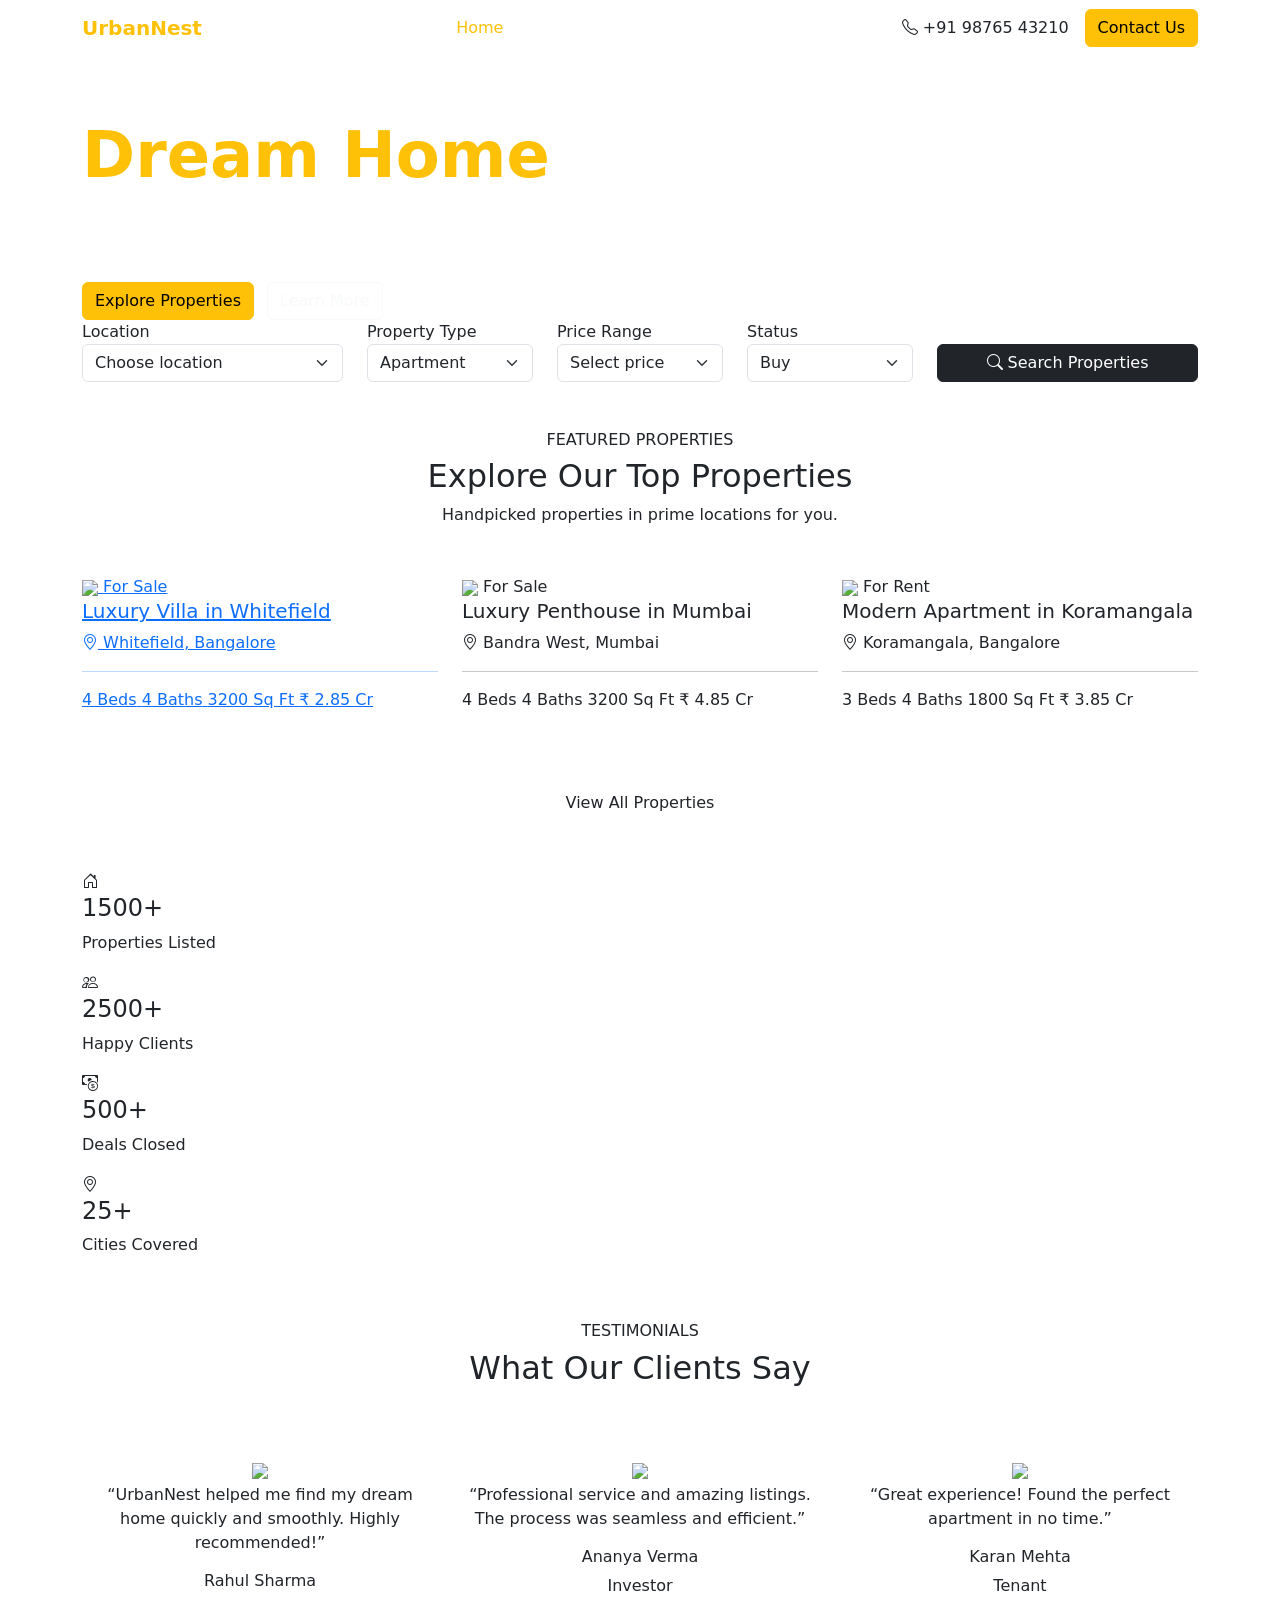
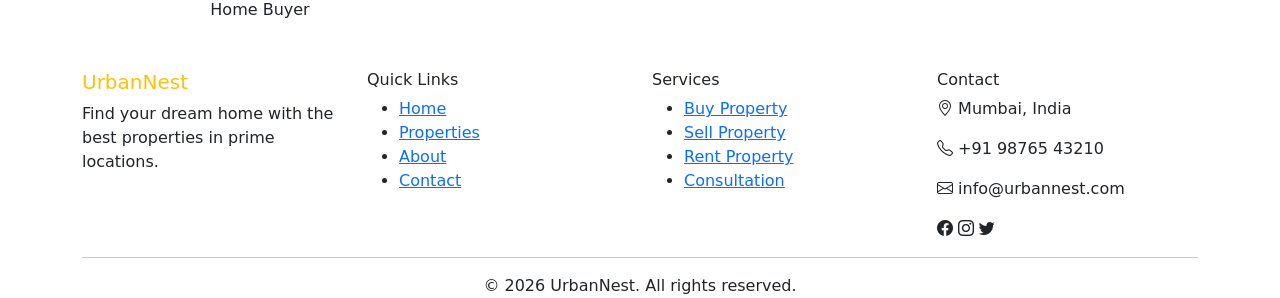
==== index.html @ c582c4a6 "Initial commit – UrbanNest Real Estate Website UI Added complete multi-page real estate website UI i" ====
<!DOCTYPE html>
<html lang="en">

<head>
  <meta charset="UTF-8">
  <meta name="viewport" content="width=device-width, initial-scale=1.0">
  <title>UrbanNest</title>

  <!-- Bootstrap CSS -->
  <link href="https://cdn.jsdelivr.net/npm/bootstrap@5.3.0/dist/css/bootstrap.min.css" rel="stylesheet">

  <!-- Bootstrap Icons -->
  <link rel="stylesheet" href="https://cdn.jsdelivr.net/npm/bootstrap-icons@1.10.5/font/bootstrap-icons.css">

  <!-- Custom CSS -->
  <link rel="stylesheet" href="assets/css/style.css">
</head>

<body>
  <!-- Nav Bar -->
  <nav class="navbar navbar-expand-lg navbar-dark position-absolute w-100">
    <div class="container">

      <!-- Logo -->
      <a class="navbar-brand fw-bold text-warning" href="#">
        UrbanNest
      </a>

      <!-- Toggle -->
      <button class="navbar-toggler" data-bs-toggle="collapse" data-bs-target="#navMenu">
        <span class="navbar-toggler-icon"></span>
      </button>

      <!-- Menu -->
      <div class="collapse navbar-collapse" id="navMenu">

        <ul class="navbar-nav mx-auto">
          <li class="nav-item">
            <a class="nav-link active text-warning" href="#">Home</a>
          </li>
          <li class="nav-item">
            <a class="nav-link text-white" href="properties.html">Properties</a>
          </li>
          <li class="nav-item">
            <a class="nav-link text-white" href="about.html">About</a>
          </li>
        </ul>

        <!-- Right Button -->
        <div class="d-flex align-items-center gap-3">

          <!-- Phone -->
          <div class="nav-phone">
            <i class="bi bi-telephone"></i>
            +91 98765 43210
          </div>

          <!-- Button -->
          <a href="contact.html" class="btn btn-warning">
            Contact Us
          </a>

        </div>

      </div>

    </div>
  </nav>

  <!-- Hero section -->

  <section class="hero d-flex align-items-center text-white">

    <div class="container">

      <!-- Tag -->
      <div class="hero-badge mb-3">
        <i class="bi bi-geo-alt"></i>
        Premium Living Spaces
      </div>

      <!-- Heading -->
      <h1 class="display-3 fw-bold">
        Find Your <br>
        <span class="text-warning">Dream Home</span>
      </h1>

      <!-- Subtext -->
      <p class="hero-subtitle mt-3">
        Discover the perfect property that matches your lifestyle.<br>
        Modern spaces, prime locations, and the best prices.
      </p>

      <!-- Buttons -->
      <div class="mt-4">
        <a href="properties.html" class="btn btn-warning me-2">Explore Properties</a>
        <a href="about.html" class="btn btn-outline-light">Learn More</a>
      </div>

    </div>

  </section>

  <!-- Search bar -->
  <div class="container search-box">

    <div class="search-wrapper">

      <div class="row g-4">

        <!-- Location -->
        <div class="col-md-3">
          <div class="search-group">
            <label>Location</label>
            <select class="form-select">
              <option>Choose location</option>
            </select>
          </div>
        </div>

        <!-- Property Type -->
        <div class="col-md-2">
          <div class="search-group">
            <label>Property Type</label>
            <select class="form-select">
              <option>Apartment</option>
              <option>Villa</option>
            </select>
          </div>
        </div>

        <!-- Price -->
        <div class="col-md-2">
          <div class="search-group">
            <label>Price Range</label>
            <select class="form-select">
              <option>Select price</option>
            </select>
          </div>
        </div>

        <!-- Status -->
        <div class="col-md-2">
          <div class="search-group">
            <label>Status</label>
            <select class="form-select">
              <option>Buy</option>
              <option>Rent</option>
            </select>
          </div>
        </div>

        <!-- Button -->
        <div class="col-md-3 d-flex align-items-end">
          <button class="btn btn-dark w-100 search-btn">
            <i class="bi bi-search"></i> Search Properties
          </button>
        </div>

      </div>

    </div>

  </div>

  <!-- Featured properties -->

  <section class="properties py-5">

    <div class="container">

      <!-- Section Heading -->
      <div class="text-center mb-5">

        <h6 class="section-subtitle">FEATURED PROPERTIES</h6>

        <h2 class="section-title">
          Explore Our Top Properties
        </h2>

        <p class="section-desc">
          Handpicked properties in prime locations for you.
        </p>

      </div>

      <div class="row g-4">

        <!-- Card 1 -->
        <div class="col-md-4">
          <a href="properties-details/property-details_p1.html">
            <div class="property-card">

              <!-- Image -->
              <div class="property-img">
                <img src="assets/images/p1.png">

                <span class="tag">For Sale</span>
              </div>

              <!-- Content -->
              <div class="property-content">

                <h5>Luxury Villa in Whitefield</h5>

                <p class="location">
                  <i class="bi bi-geo-alt"></i>
                  Whitefield, Bangalore
                </p>

                <hr>

                <div class="property-info">
                  <span>4 Beds</span>
                  <span>4 Baths</span>
                  <span>3200 Sq Ft</span>

                  <span class="price">₹ 2.85 Cr</span>
                </div>

              </div>

            </div>
          </a>
        </div>

        <!-- Card 2 -->
        <div class="col-md-4">
          <div class="property-card">

            <!-- Image -->
            <div class="property-img">
              <img src="assets/images/p4.png">

              <span class="tag">For Sale</span>
            </div>

            <!-- Content -->
            <div class="property-content">

              <h5>Luxury Penthouse in Mumbai</h5>

              <p class="location">
                <i class="bi bi-geo-alt"></i>
                Bandra West, Mumbai
              </p>

              <hr>

              <div class="property-info">
                <span>4 Beds</span>
                <span>4 Baths</span>
                <span>3200 Sq Ft</span>

                <span class="price">₹ 4.85 Cr</span>
              </div>

            </div>

          </div>
        </div>

        <!-- Card 3 -->
        <div class="col-md-4">
          <div class="property-card">

            <!-- Image -->
            <div class="property-img">
              <img src="assets/images/p3.png">

              <span class="tag">For Rent</span>
            </div>

            <!-- Content -->
            <div class="property-content">

              <h5>Modern Apartment in Koramangala</h5>

              <p class="location">
                <i class="bi bi-geo-alt"></i>
                Koramangala, Bangalore
              </p>

              <hr>

              <div class="property-info">
                <span>3 Beds</span>
                <span>4 Baths</span>
                <span>1800 Sq Ft</span>

                <span class="price">₹ 3.85 Cr</span>
              </div>

            </div>

          </div>
        </div>


        <!-- Duplicate this card for more -->

      </div>

    </div>

  </section>

  <div class="text-center mt-4 mb-5">
    <a href="properties.html" class="btn view-all-btn">
      View All Properties
    </a>
  </div>

  <!-- Stats section -->
  <section class="stats-section">

    <div class="container">

      <div class="stats-box">

        <div class="stats-wrapper">

          <!-- 1 -->
          <div class="stat-item">
            <i class="bi bi-house-door"></i>
            <div>
              <h4>1500+</h4>
              <p>Properties Listed</p>
            </div>
          </div>

          <!-- 2 -->
          <div class="stat-item">
            <i class="bi bi-people"></i>
            <div>
              <h4>2500+</h4>
              <p>Happy Clients</p>
            </div>
          </div>

          <!-- 3 -->
          <div class="stat-item">
            <i class="bi bi-cash-coin"></i>
            <div>
              <h4>500+</h4>
              <p>Deals Closed</p>
            </div>
          </div>

          <!-- 4 -->
          <div class="stat-item">
            <i class="bi bi-geo-alt"></i>
            <div>
              <h4>25+</h4>
              <p>Cities Covered</p>
            </div>
          </div>

        </div>

      </div>

    </div>

  </section>

  <!-- TESTIMONIALS -->
  <section class="testimonials py-5">

    <div class="container text-center">

      <!-- Heading -->
      <h6 class="section-subtitle">TESTIMONIALS</h6>
      <h2 class="section-title">What Our Clients Say</h2>

      <div class="row mt-5 g-4">

        <!-- 1 -->
        <div class="col-md-4">
          <div class="testimonial-card">

            <img src="assets/images/user1.jpg" class="user-img">

            <p>
              “UrbanNest helped me find my dream home quickly and smoothly. Highly recommended!”
            </p>

            <h6>Rahul Sharma</h6>
            <span>Home Buyer</span>

          </div>
        </div>

        <!-- 2 -->
        <div class="col-md-4">
          <div class="testimonial-card">

            <img src="assets/images/user2.jpg" class="user-img">

            <p>
              “Professional service and amazing listings. The process was seamless and efficient.”
            </p>

            <h6>Ananya Verma</h6>
            <span>Investor</span>

          </div>
        </div>

        <!-- 3 -->
        <div class="col-md-4">
          <div class="testimonial-card">

            <img src="assets/images/user3.jpg" class="user-img">

            <p>
              “Great experience! Found the perfect apartment in no time.”
            </p>

            <h6>Karan Mehta</h6>
            <span>Tenant</span>

          </div>
        </div>

      </div>

    </div>

  </section>
  <!-- Footer -->

  <footer class="footer">

    <div class="container">

      <div class="row gy-4">

        <!-- Brand -->
        <div class="col-md-3">
          <h5 class="text-warning">UrbanNest</h5>
          <p>
            Find your dream home with the best properties in prime locations.
          </p>
        </div>

        <!-- Links -->
        <div class="col-md-3">
          <h6>Quick Links</h6>
          <ul class="footer-links">
            <li><a href="#">Home</a></li>
            <li><a href="#">Properties</a></li>
            <li><a href="#">About</a></li>
            <li><a href="#">Contact</a></li>
          </ul>
        </div>

        <!-- Services -->
        <div class="col-md-3">
          <h6>Services</h6>
          <ul class="footer-links">
            <li><a href="#">Buy Property</a></li>
            <li><a href="#">Sell Property</a></li>
            <li><a href="#">Rent Property</a></li>
            <li><a href="#">Consultation</a></li>
          </ul>
        </div>

        <!-- Contact -->
        <div class="col-md-3">
          <h6>Contact</h6>
          <p><i class="bi bi-geo-alt"></i> Mumbai, India</p>
          <p><i class="bi bi-telephone"></i> +91 98765 43210</p>
          <p><i class="bi bi-envelope"></i> info@urbannest.com</p>

          <!-- Social -->
          <div class="social-icons mt-2">
            <i class="bi bi-facebook"></i>
            <i class="bi bi-instagram"></i>
            <i class="bi bi-twitter"></i>
          </div>
        </div>

      </div>

      <hr>

      <!-- Bottom -->
      <div class="text-center">
        <p class="mb-0">© 2026 UrbanNest. All rights reserved.</p>
      </div>

    </div>

  </footer>

  <!-- Bootstrap JS -->
  <script src="https://cdn.jsdelivr.net/npm/bootstrap@5.3.0/dist/js/bootstrap.bundle.min.js"></script>

</body>

</html>
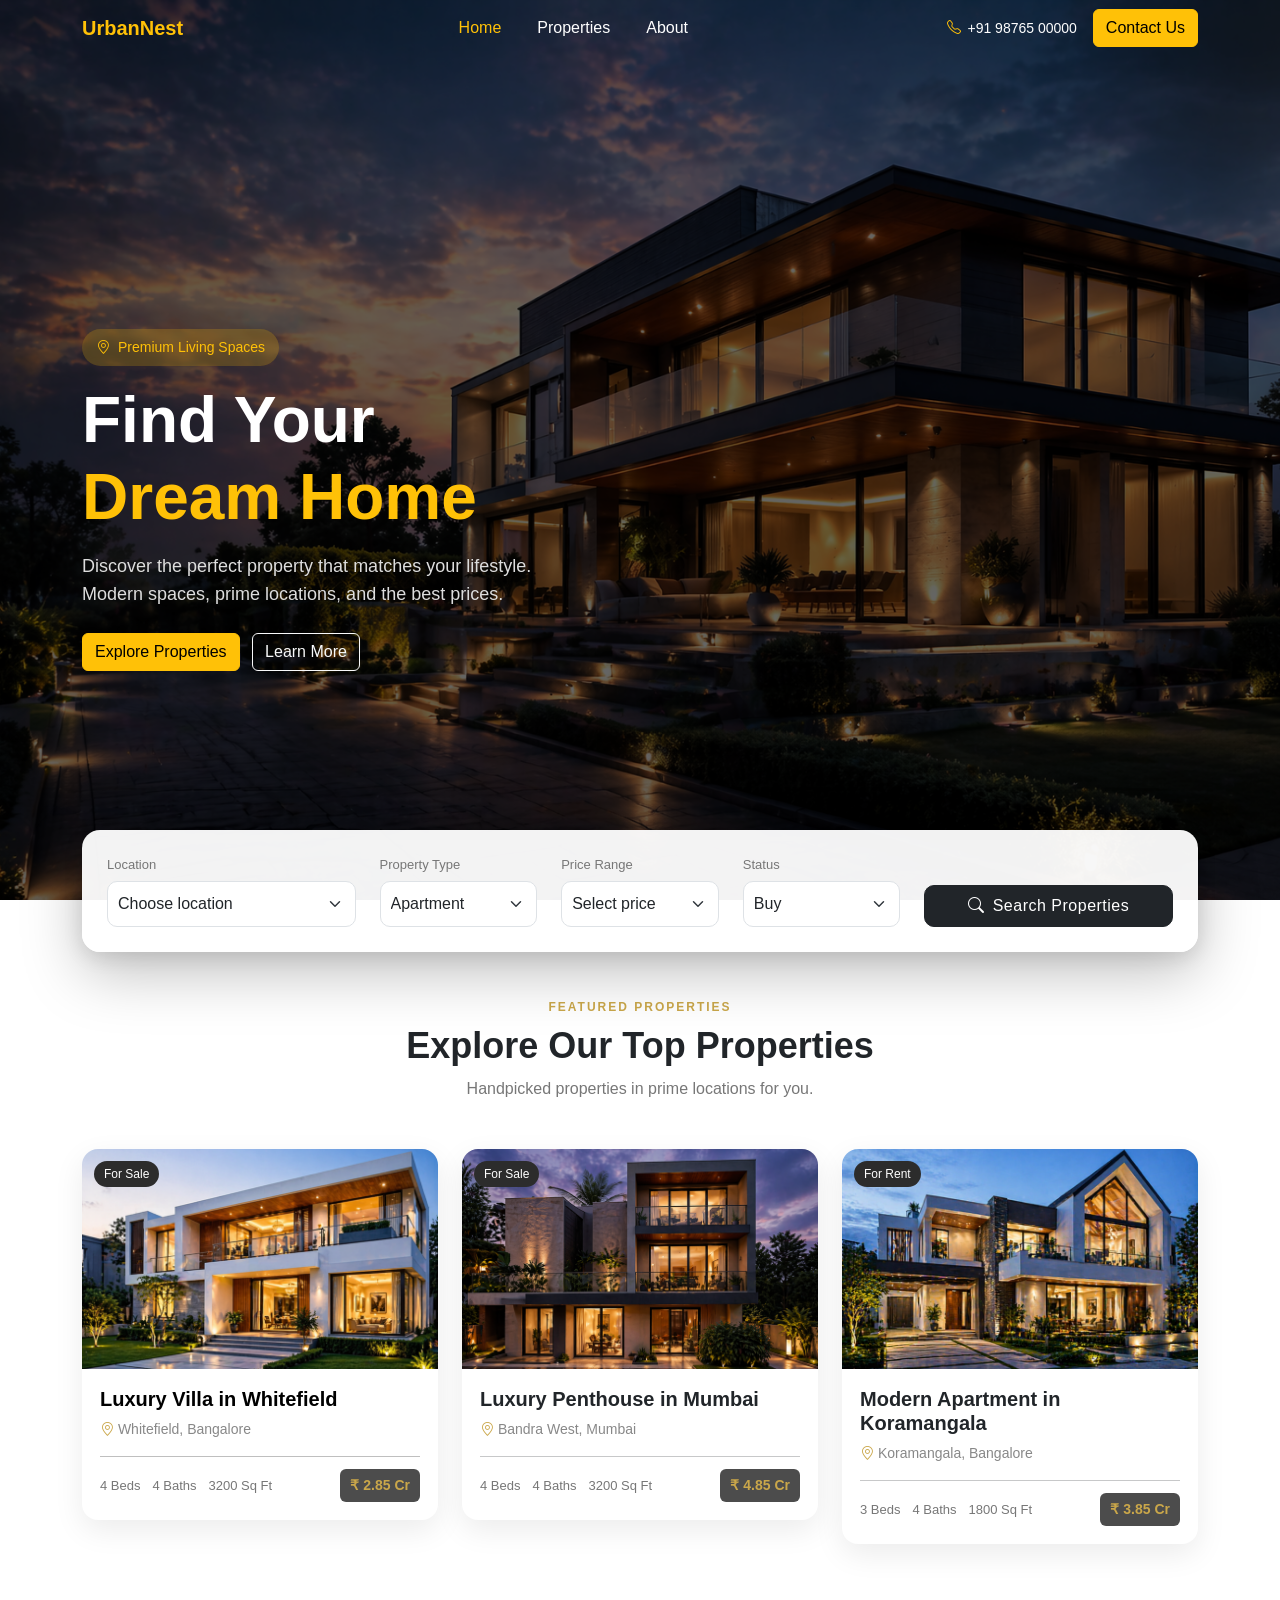
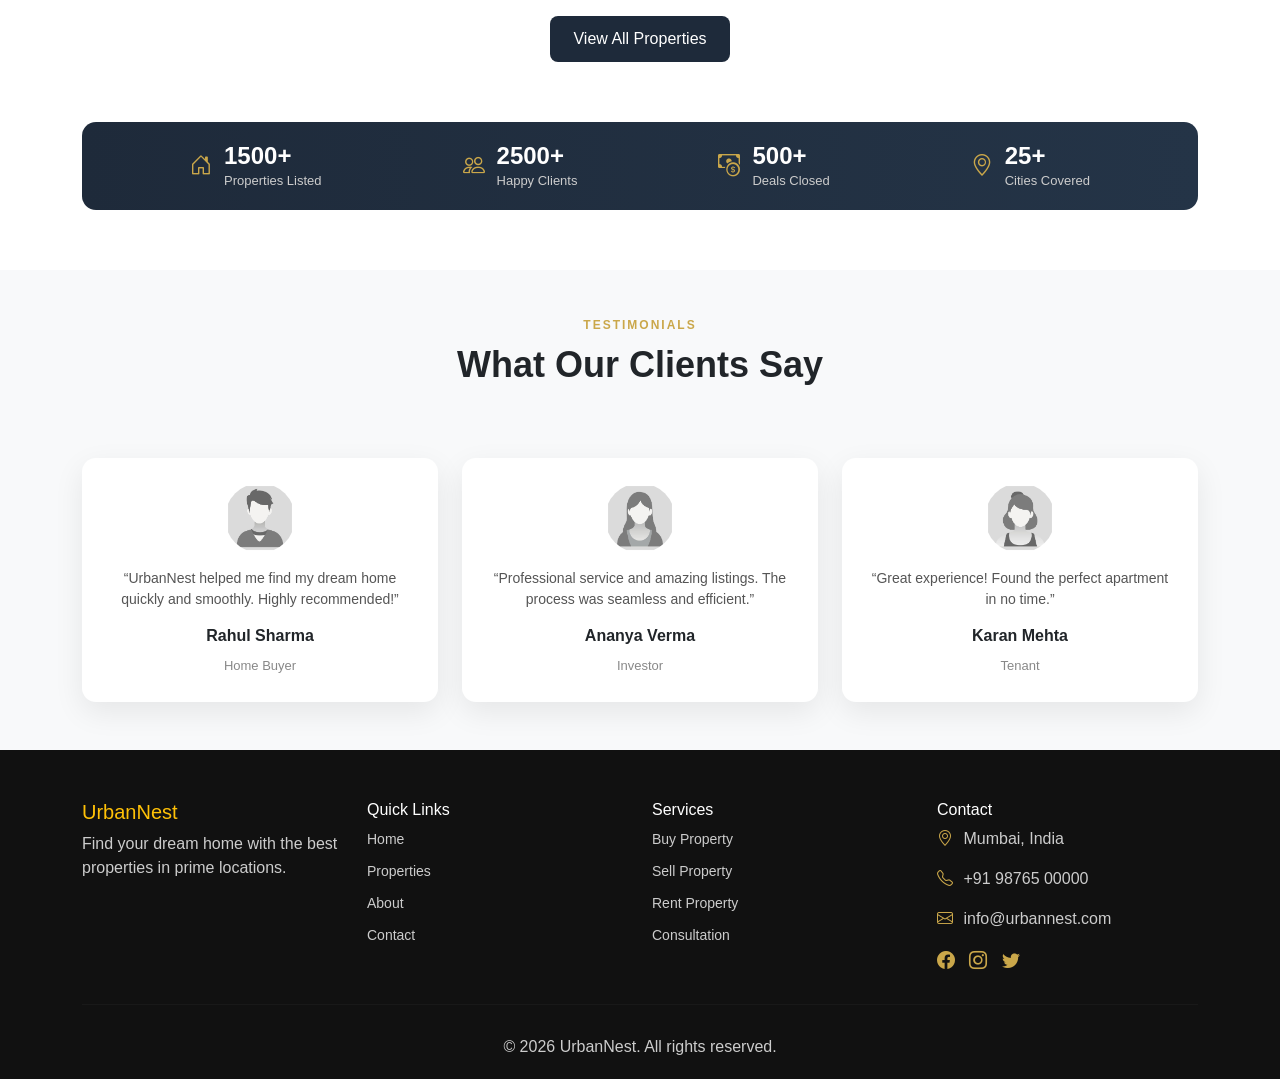
==== commit f96870be: "Files Updated" ====
--- a/index.html
+++ b/index.html
@@ -52,7 +52,7 @@
           <!-- Phone -->
           <div class="nav-phone">
             <i class="bi bi-telephone"></i>
-            +91 98765 43210
+            +91 98765 00000
           </div>
 
           <!-- Button -->
@@ -470,7 +470,7 @@
         <div class="col-md-3">
           <h6>Contact</h6>
           <p><i class="bi bi-geo-alt"></i> Mumbai, India</p>
-          <p><i class="bi bi-telephone"></i> +91 98765 43210</p>
+          <p><i class="bi bi-telephone"></i> +91 98765 00000</p>
           <p><i class="bi bi-envelope"></i> info@urbannest.com</p>
 
           <!-- Social -->
--- a/assets/css/style.css
+++ b/assets/css/style.css
@@ -0,0 +1,694 @@
+body {
+    font-family: 'Segoe UI', sans-serif;
+}
+
+.navbar {
+    z-index: 10;
+}
+
+.navbar .nav-link {
+    margin: 0 10px;
+    font-weight: 500;
+}
+
+.nav-phone {
+    color: #fff;
+    font-size: 14px;
+    display: flex;
+    align-items: center;
+    gap: 6px;
+}
+
+.nav-phone i {
+    color: #ffc107;
+    font-size: 14px;
+}
+
+.hero {
+    height: 100vh;
+    background: url('../images/hero.png') center/cover no-repeat;
+    position: relative;
+    padding-top: 100px;
+}
+
+/* Dark overlay */
+.hero::before {
+    content: "";
+    position: absolute;
+    width: 100%;
+    height: 100%;
+    background: rgba(0,0,0,0.6);
+    top: 0;
+    left: 0;
+}
+
+/* Keep content above overlay */
+.hero .container {
+    position: relative;
+    z-index: 2;
+}
+
+.hero-badge {
+    display: inline-flex;
+    align-items: center;
+    gap: 8px;
+    padding: 8px 14px;
+    border-radius: 20px;
+    background: rgba(255, 193, 7, 0.2);
+    color: #ffc107;
+    font-size: 14px;
+    font-weight: 500;
+    backdrop-filter: blur(4px);
+}
+
+.hero-badge i {
+    font-size: 14px;
+}
+
+.hero-subtitle {
+    font-size: 18px;
+    color: #ddd;
+    line-height: 1.6;
+    max-width: 500px;
+}
+
+a{
+    color: black;
+    text-decoration: none;
+}
+
+.search-box {
+    margin-top: -70px;
+    position: relative;
+    z-index: 5;
+}
+
+.search-wrapper {
+    background: rgba(255, 255, 255, 0.95);
+    padding: 20px;
+    border-radius: 16px;
+    box-shadow: 0 15px 40px rgba(0,0,0,0.15);
+}
+
+/* Input with icon */
+.search-field {
+    display: flex;
+    align-items: center;
+    gap: 8px;
+    background: #f8f9fa;
+    padding: 10px 12px;
+    border-radius: 10px;
+}
+
+.search-field input {
+    border: none;
+    outline: none;
+    background: transparent;
+    width: 100%;
+}
+
+.search-field i {
+    color: #888;
+}
+
+/* Select styling */
+.form-select {
+    border-radius: 10px;
+    padding: 10px;
+}
+
+/* Button polish */
+.search-wrapper button {
+    border-radius: 10px;
+}
+
+.search-wrapper button {
+    font-weight: 500;
+    letter-spacing: 0.5px;
+}
+
+.search-wrapper {
+    background: rgba(255, 255, 255, 0.95);
+    padding: 25px;
+    border-radius: 18px;
+
+    box-shadow:
+        0 20px 60px rgba(0, 0, 0, 0.25),
+        0 5px 20px rgba(0, 0, 0, 0.1);
+}
+
+.search-group label {
+    font-size: 13px;
+    font-weight: 500;
+    color: #777;
+    margin-bottom: 6px;
+    display: block;
+}
+
+.search-group .form-select {
+    border-radius: 10px;
+    padding: 10px;
+}
+
+.search-wrapper:hover {
+    transform: translateY(-3px);
+    transition: 0.3s;
+}
+
+.property-card {
+    border-radius: 16px;
+    overflow: hidden;
+    background: #fff;
+    transition: 0.3s;
+}
+
+/* Image container */
+.property-img {
+    position: relative;
+}
+
+.property-img img {
+    width: 100%;
+    height: 220px;
+    object-fit: cover;
+}
+
+/* Tag (For Sale) */
+.tag {
+    position: absolute;
+    top: 10px;
+    left: 10px;
+    background: #ffc107;
+    color: #000;
+    padding: 4px 10px;
+    font-size: 12px;
+    border-radius: 6px;
+}
+
+/* Price overlay */
+.price {
+    bottom: 10px;
+    left: 10px;
+    background: rgba(0,0,0,0.7);
+    color: #fff;
+    padding: 6px 10px;
+    border-radius: 6px;
+    font-size: 14px;
+}
+
+
+
+/* Hover */
+.property-card:hover {
+    transform: translateY(-8px);
+    box-shadow: 0 20px 40px rgba(0,0,0,0.15);
+}
+
+.section-subtitle {
+    color: #caa74a;
+    letter-spacing: 2px;
+    font-size: 12px;
+    font-weight: 600;
+}
+
+.section-title {
+    font-size: 36px;
+    font-weight: 700;
+    margin-top: 10px;
+}
+
+.section-desc {
+    color: #777;
+    margin-top: 10px;
+}
+
+.property-card {
+    background: #fff;
+    border-radius: 16px;
+    overflow: hidden;
+    box-shadow: 0 10px 30px rgba(0,0,0,0.08);
+    transition: 0.3s;
+}
+
+.property-card:hover {
+    transform: translateY(-6px);
+}
+
+/* Image */
+.property-img {
+    position: relative;
+}
+
+.property-img img {
+    width: 100%;
+    height: 220px;
+    object-fit: cover;
+}
+
+/* Tag */
+.tag {
+    position: absolute;
+    top: 12px;
+    left: 12px;
+    background: #2c2c2c;
+    color: #fff;
+    font-size: 12px;
+    padding: 4px 10px;
+    border-radius: 20px;
+}
+
+/* Content */
+.property-content {
+    padding: 18px;
+}
+
+.property-content h5 {
+    font-weight: 600;
+}
+
+/* Location */
+.location {
+    color: #888;
+    font-size: 14px;
+}
+
+.location i {
+    color: #caa74a;
+}
+
+/* Divider */
+.property-content hr {
+    margin: 12px 0;
+}
+
+/* Bottom row */
+.property-info {
+    display: flex;
+    align-items: center;
+    gap: 10px;
+    font-size: 13px;
+    color: #777;
+}
+
+/* Price */
+
+.search-btn {
+    display: flex;
+    justify-content: center;
+    align-items: center;
+    gap: 8px;
+    height: 42px;
+}
+
+.property-info {
+    display: flex;
+    align-items: center;
+    gap: 12px;
+    font-size: 13px;
+    color: #777;
+}
+
+.property-info .price {
+    margin-left: auto;   /* pushes it to right */
+    color: #caa74a;
+    font-weight: 600;
+}
+/* Section spacing */
+.stats-section {
+    margin: 60px 0;
+}
+
+.view-all-btn {
+    background: #1e2a3a;
+    color: #fff;
+    padding: 10px 22px;
+    border-radius: 8px;
+    font-weight: 500;
+    transition: 0.3s;
+}
+
+.view-all-btn:hover {
+    background: #000;
+    color: #fff;
+}
+
+
+/* Dark bar */
+.stats-box {
+    background: linear-gradient(90deg, #1e2a3a, #243447);
+    border-radius: 14px;
+    padding: 20px 30px;
+}
+
+/* Wrapper controls spacing */
+.stats-wrapper {
+    display: flex;
+    justify-content: space-between;  /* EVEN SPACING */
+    align-items: center;
+}
+
+/* Each item */
+.stat-item {
+    display: flex;
+    align-items: center;
+    gap: 12px;
+}
+
+/* Icon */
+.stat-item i {
+    font-size: 22px;
+    color: #caa74a;
+}
+
+/* Number */
+.stat-item h4 {
+    margin: 0;
+    color: #fff;
+    font-weight: 700;
+}
+
+/* Text */
+.stat-item p {
+    margin: 0;
+    font-size: 13px;
+    color: #ccc;
+}
+
+/* Wrapper control */
+.stats-wrapper {
+    display: flex;
+    justify-content: space-between;
+
+    max-width: 900px;   /* KEY: limits stretch */
+    margin: 0 auto;     /* centers it */
+
+    align-items: center;
+}
+
+.stats-box {
+    background: linear-gradient(90deg, #1e2a3a, #243447);
+    border-radius: 14px;
+    padding: 20px 40px;  /* more side breathing */
+}
+
+.testimonials {
+    background: #f8f9fa;
+}
+
+/* Card */
+.testimonial-card {
+    background: #fff;
+    padding: 25px;
+    border-radius: 14px;
+    box-shadow: 0 10px 30px rgba(0,0,0,0.08);
+    transition: 0.3s;
+}
+
+.testimonial-card:hover {
+    transform: translateY(-5px);
+}
+
+/* User image */
+.user-img {
+    width: 70px;
+    height: 70px;
+    border-radius: 50%;
+    object-fit: cover;
+    margin-bottom: 15px;
+}
+
+/* Text */
+.testimonial-card p {
+    font-size: 14px;
+    color: #555;
+}
+
+/* Name */
+.testimonial-card h6 {
+    margin-top: 10px;
+    font-weight: 600;
+}
+
+/* Role */
+.testimonial-card span {
+    font-size: 13px;
+    color: #888;
+}
+
+.footer {
+    background: #111;
+    color: #ccc;
+    padding: 50px 0 20px;
+}
+
+/* Headings */
+.footer h5,
+.footer h6 {
+    color: #fff;
+}
+
+/* Links */
+.footer-links {
+    list-style: none;
+    padding: 0;
+}
+
+.footer-links li {
+    margin-bottom: 8px;
+}
+
+.footer-links a {
+    text-decoration: none;
+    color: #ccc;
+    font-size: 14px;
+}
+
+.footer-links a:hover {
+    color: #caa74a;
+}
+
+/* Contact icons */
+.footer i {
+    margin-right: 6px;
+    color: #caa74a;
+}
+
+/* Social icons */
+.social-icons i {
+    margin-right: 10px;
+    font-size: 18px;
+    cursor: pointer;
+}
+
+.social-icons i:hover {
+    color: #caa74a;
+}
+
+/* Divider */
+.footer hr {
+    border-color: #333;
+    margin: 30px 0;
+}
+
+
+/* Properties Page */
+.properties-hero {
+    height: 45vh;
+    background: url('../images/hero.png') center/cover no-repeat;
+    position: relative;
+    display: flex;
+    align-items: center;
+}
+
+/* Overlay */
+.properties-hero::before {
+    content: "";
+    position: absolute;
+    width: 100%;
+    height: 100%;
+    background: rgba(0,0,0,0.6);
+    top: 0;
+    left: 0;
+}
+
+/* Keep content above overlay */
+.properties-hero .container {
+    position: relative;
+    z-index: 2;
+}
+
+/* Text styling */
+.properties-hero h1 {
+    font-size: 48px;
+    font-weight: 700;
+}
+
+.properties-hero p {
+    color: #ddd;
+    margin-top: 10px;
+}
+
+/* Positioning */
+.filter-wrapper {
+    margin-top: -50px;
+    position: relative;
+    z-index: 5;
+}
+
+/* Box */
+.filter-box {
+    background: #fff;
+    padding: 20px 25px;
+    border-radius: 14px;
+
+    box-shadow:
+        0 20px 50px rgba(0,0,0,0.2),
+        0 5px 20px rgba(0,0,0,0.08);
+}
+
+/* Labels */
+.filter-group label {
+    font-size: 13px;
+    color: #777;
+    margin-bottom: 6px;
+    display: block;
+}
+
+/* Select */
+.form-select {
+    border-radius: 10px;
+    padding: 10px;
+}
+
+/* Button */
+.filter-btn {
+    height: 42px;
+    display: flex;
+    justify-content: center;
+    align-items: center;
+    gap: 8px;
+}
+
+/* Text */
+.results-text {
+    font-size: 14px;
+    color: #555;
+}
+
+/* Sort box */
+.sort-box span {
+    font-size: 14px;
+    color: #777;
+}
+
+/* Dropdown */
+.sort-select {
+    width: 160px;
+    border-radius: 8px;
+    padding: 6px;
+}
+
+.properties-list {
+    margin-top: 20px;
+}
+
+.details-hero img {
+    width: 100%;
+    height: 60vh;
+    object-fit: cover;
+}
+
+/* Price highlight */
+.price {
+    color: #caa74a;
+    font-weight: 600;
+}
+
+/* Contact box */
+.contact-box {
+    background: #f8f9fa;
+    padding: 20px;
+    border-radius: 12px;
+    box-shadow: 0 10px 25px rgba(0,0,0,0.08);
+}
+
+.about-hero {
+    height: 40vh;
+    background: url('../images/hero.jpg') center/cover no-repeat;
+    display: flex;
+    align-items: center;
+    position: relative;
+}
+
+.about-hero::before {
+    content: "";
+    position: absolute;
+    width: 100%;
+    height: 100%;
+    background: rgba(0,0,0,0.6);
+}
+
+.about-hero .container {
+    position: relative;
+    z-index: 2;
+}
+
+.team-card {
+    background: #fff;
+    padding: 20px;
+    border-radius: 12px;
+    box-shadow: 0 10px 25px rgba(0,0,0,0.08);
+}
+
+.team-card img {
+    width: 80px;
+    height: 80px;
+    border-radius: 50%;
+    margin-bottom: 10px;
+}
+
+.cta-section {
+    background: #1e2a3a;
+    color: #fff;
+    padding: 60px 0;
+}
+
+.contact-hero {
+    height: 40vh;
+    background: url('/assets/images/hero.png') center/cover no-repeat;
+    display: flex;
+    align-items: center;
+    position: relative;
+}
+
+.contact-hero::before {
+    content: "";
+    position: absolute;
+    width: 100%;
+    height: 100%;
+    background: rgba(0,0,0,0.6);
+}
+
+.contact-hero .container {
+    position: relative;
+    z-index: 2;
+}
+
+.contact-card {
+    background: #fff;
+    padding: 25px;
+    border-radius: 12px;
+    box-shadow: 0 10px 25px rgba(0,0,0,0.08);
+}
+
+.contact-card i {
+    font-size: 28px;
+    color: #caa74a;
+    margin-bottom: 10px;
+}
+
+.contact-box {
+    background: #f8f9fa;
+    padding: 20px;
+    border-radius: 12px;
+}
